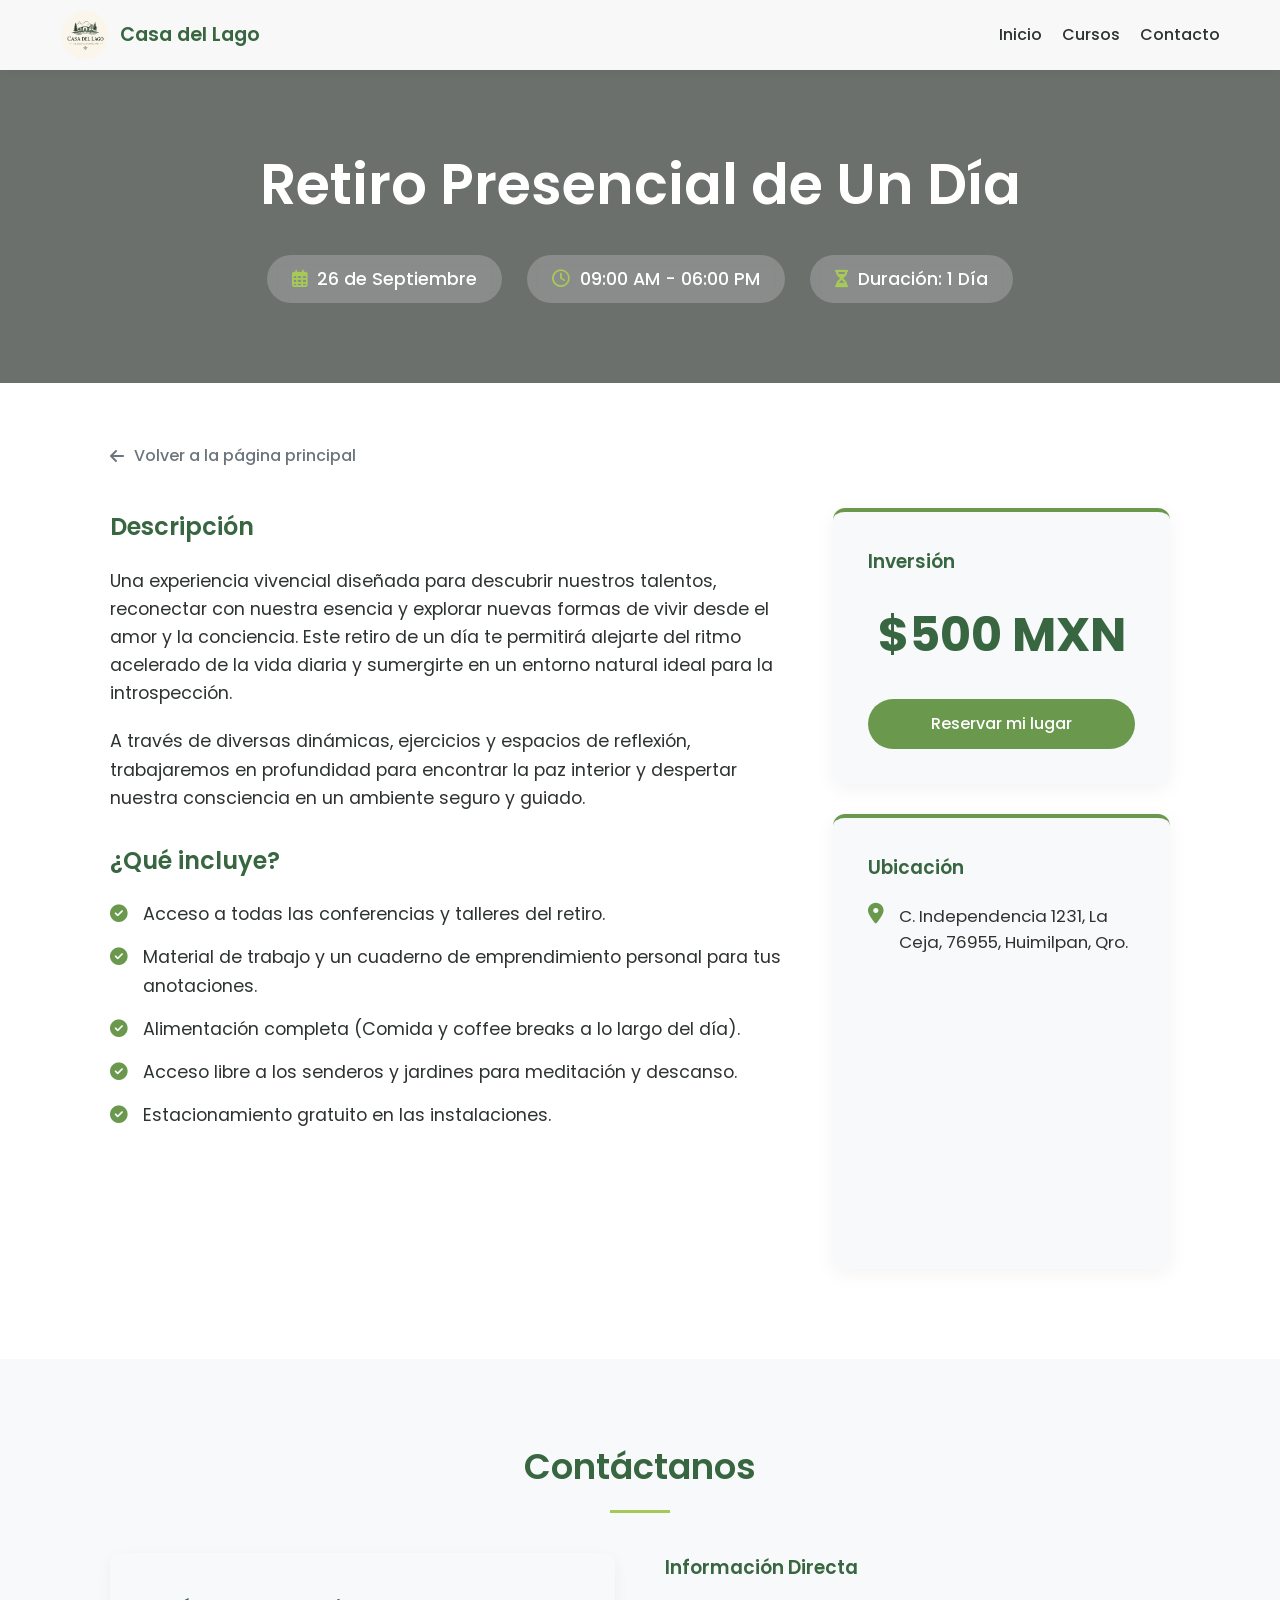
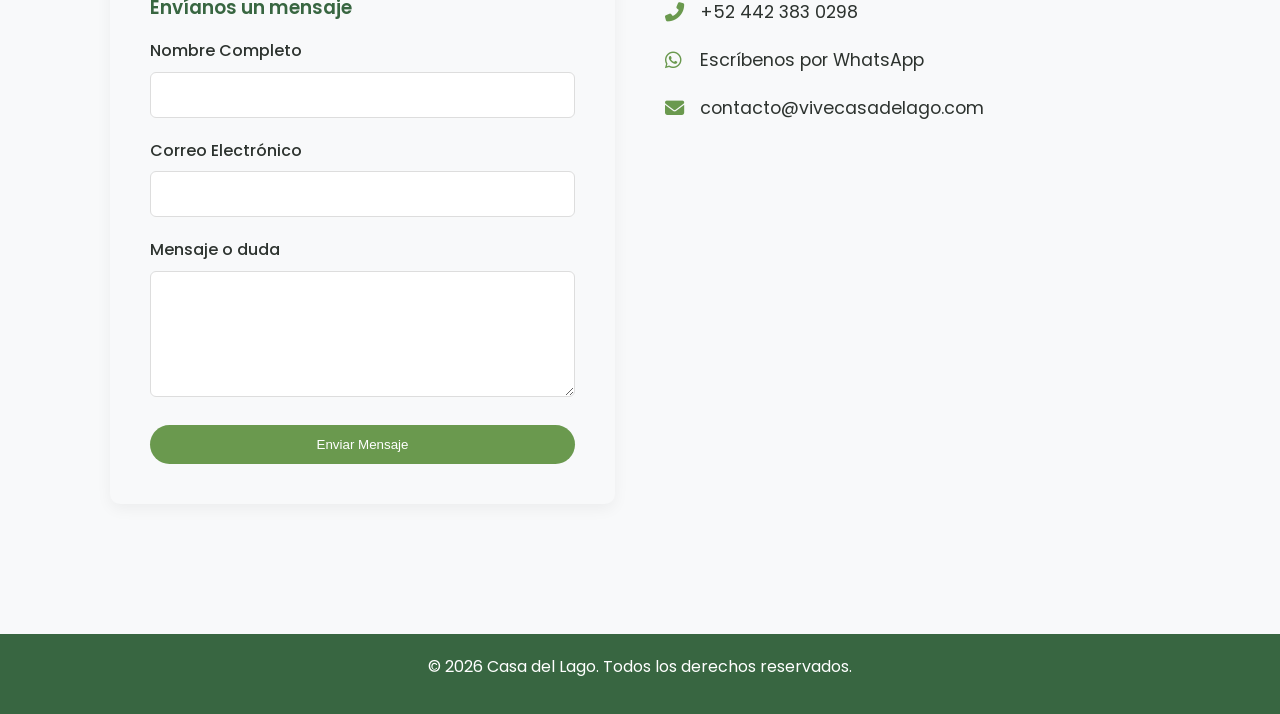
==== curso-detalle.html @ 8279491a "Add files via upload" ====
<!DOCTYPE html>
<html lang="es">
<head>
    <meta charset="UTF-8">
    <meta name="viewport" content="width=device-width, initial-scale=1.0">
    <title>Detalle del Curso | Casa del Lago</title>
    <!-- Google Fonts: Poppins -->
    <link href="https://fonts.googleapis.com/css2?family=Poppins:wght@300;400;500;600;700&display=swap" rel="stylesheet">
    <!-- Font Awesome -->
    <link rel="stylesheet" href="https://cdnjs.cloudflare.com/ajax/libs/font-awesome/6.4.0/css/all.min.css">
    <link rel="stylesheet" href="css/styles.css">
    <style>
        /* Estilos específicos para la vista de detalles del curso */
        .curso-hero {
            padding: 140px 20px 80px;
            /* Imagen de fondo del curso */
            background: linear-gradient(rgba(45, 51, 47, 0.7), rgba(45, 51, 47, 0.7)), url('https://images.unsplash.com/photo-1593811167562-9cef47bfc4d7?ixlib=rb-4.0.3&auto=format&fit=crop&w=1200&q=80') no-repeat center center/cover;
            text-align: center;
            color: var(--bg-pure);
        }
        .curso-hero h1 {
            color: var(--bg-pure);
            font-size: 3.5rem;
            margin-bottom: 20px;
        }
        .curso-badges {
            display: flex;
            justify-content: center;
            gap: 25px;
            flex-wrap: wrap;
            margin-top: 25px;
        }
        .badge {
            background: rgba(255, 255, 255, 0.2);
            backdrop-filter: blur(5px);
            padding: 10px 25px;
            border-radius: 30px;
            font-weight: 500;
            font-size: 1.1rem;
            display: flex;
            align-items: center;
            gap: 10px;
        }
        .badge i {
            color: var(--light-green);
        }
        
        .curso-contenido {
            padding: 60px 0;
        }
        .btn-volver {
            display: inline-flex;
            align-items: center;
            gap: 10px;
            color: var(--text-light);
            font-weight: 500;
            margin-bottom: 40px;
            transition: color 0.3s;
        }
        .btn-volver:hover {
            color: var(--primary-green);
        }
        
        .curso-grid {
            display: grid;
            grid-template-columns: 2fr 1fr;
            gap: 50px;
        }
        .curso-descripcion h2, .curso-incluye h2, .sidebar-card h3 {
            color: var(--primary-green);
            margin-bottom: 20px;
        }
        .curso-descripcion p {
            font-size: 1.1rem;
            margin-bottom: 20px;
        }
        .lista-incluye {
            margin-top: 30px;
        }
        .lista-incluye li {
            margin-bottom: 15px;
            display: flex;
            align-items: flex-start;
            gap: 15px;
            font-size: 1.1rem;
        }
        .lista-incluye i {
            color: var(--secondary-green);
            margin-top: 5px;
        }

        .sidebar-card {
            background: var(--bg-white);
            padding: 35px;
            border-radius: 12px;
            box-shadow: 0 5px 20px rgba(0,0,0,0.05);
            margin-bottom: 30px;
            border-top: 4px solid var(--secondary-green);
        }
        .precio-destacado {
            font-size: 3rem;
            font-weight: 700;
            color: var(--primary-green);
            margin-bottom: 25px;
            text-align: center;
        }
        .ubicacion-texto {
            display: flex;
            gap: 15px;
            margin-bottom: 20px;
            font-size: 1.05rem;
        }
        .ubicacion-texto i {
            color: var(--secondary-green);
            font-size: 1.3rem;
        }
        .mapa-curso iframe {
            width: 100%;
            height: 250px;
            border-radius: 8px;
            border: none;
        }

        @media (max-width: 900px) {
            .curso-grid {
                grid-template-columns: 1fr;
            }
            .curso-hero h1 {
                font-size: 2.5rem;
            }
        }
    </style>
</head>
<body>

    <!-- Navegación -->
    <nav id="navbar" style="box-shadow: 0 2px 10px rgba(0,0,0,0.1);">
        <div class="nav-container">
            <div class="logo">
                <img src="./assets/logo_sf.png" alt="Logo Casa del Lago">
                <span>Casa del Lago</span>
            </div>
            <ul class="nav-links">
                <li><a href="index.html#inicio">Inicio</a></li>
                <li><a href="index.html#calendario">Cursos</a></li>
                <li><a href="#contacto">Contacto</a></li>
            </ul>
            <div class="hamburger">
                <i class="fas fa-bars"></i>
            </div>
        </div>
    </nav>

    <!-- Encabezado del Curso -->
    <header class="curso-hero">
        <div class="container">
            <h1>Retiro Presencial de Un Día</h1>
            
            <div class="curso-badges">
                <div class="badge"><i class="far fa-calendar-alt"></i> 26 de Septiembre</div>
                <div class="badge"><i class="far fa-clock"></i> 09:00 AM - 06:00 PM</div>
                <div class="badge"><i class="fas fa-hourglass-half"></i> Duración: 1 Día</div>
            </div>
        </div>
    </header>

    <!-- Contenido Principal -->
    <section class="curso-contenido">
        <div class="container">
            <!-- Botón para ir atrás -->
            <a href="index.html" class="btn-volver">
                <i class="fas fa-arrow-left"></i> Volver a la página principal
            </a>

            <div class="curso-grid">
                <!-- Columna Izquierda: Detalles del Curso -->
                <div class="curso-detalles">
                    <div class="curso-descripcion">
                        <h2>Descripción</h2>
                        <p>Una experiencia vivencial diseñada para descubrir nuestros talentos, reconectar con nuestra esencia y explorar nuevas formas de vivir desde el amor y la conciencia. Este retiro de un día te permitirá alejarte del ritmo acelerado de la vida diaria y sumergirte en un entorno natural ideal para la introspección.</p>
                        <p>A través de diversas dinámicas, ejercicios y espacios de reflexión, trabajaremos en profundidad para encontrar la paz interior y despertar nuestra consciencia en un ambiente seguro y guiado.</p>
                    </div>

                    <div class="curso-incluye lista-incluye">
                        <h2>¿Qué incluye?</h2>
                        <ul>
                            <li><i class="fas fa-check-circle"></i> Acceso a todas las conferencias y talleres del retiro.</li>
                            <li><i class="fas fa-check-circle"></i> Material de trabajo y un cuaderno de emprendimiento personal para tus anotaciones.</li>
                            <li><i class="fas fa-check-circle"></i> Alimentación completa (Comida y coffee breaks a lo largo del día).</li>
                            <li><i class="fas fa-check-circle"></i> Acceso libre a los senderos y jardines para meditación y descanso.</li>
                            <li><i class="fas fa-check-circle"></i> Estacionamiento gratuito en las instalaciones.</li>
                        </ul>
                    </div>
                </div>

                <!-- Columna Derecha: Sidebar con Costo y Ubicación -->
                <div class="curso-sidebar">
                    <div class="sidebar-card">
                        <h3>Inversión</h3>
                        <div class="precio-destacado">$500 MXN</div>
                        <a href="https://wa.me/524423830298" class="btn-primary btn-block" style="text-align: center;">Reservar mi lugar</a>
                    </div>

                    <div class="sidebar-card">
                        <h3>Ubicación</h3>
                        <div class="ubicacion-texto">
                            <i class="fas fa-map-marker-alt"></i>
                            <span>C. Independencia 1231, La Ceja, 76955, Huimilpan, Qro.</span>
                        </div>
                        <div class="mapa-curso">
                            <iframe src="https://www.google.com/maps/embed?pb=!1m17!1m12!1m3!1d3739.834804697147!2d-100.27777492476069!3d20.389699981104616!2m3!1f0!2f0!3f0!3m2!1i1024!2i768!4f13.1!3m2!1m1!2zMjDCsDIzJzIyLjkiTiAxMDDCsDE2JzMwLjciVw!5e0!3m2!1ses-419!2smx!4v1786908043036!5m2!1ses-419!2smx" allowfullscreen="" loading="lazy" referrerpolicy="no-referrer-when-downgrade"></iframe>
                        </div>
                    </div>
                </div>
            </div>
        </div>
    </section>

    <!-- Sección Contacto (Idéntica a index.html) -->
    <section id="contacto" class="section bg-light">
        <div class="container">
            <h2 class="section-title">Contáctanos</h2>
            <div class="contacto-grid">
                
                <div class="contacto-form">
                    <h3>Envíanos un mensaje</h3>
                    <form action="https://formspree.io/f/mljepojd" method="POST">
                        <div class="form-group">
                            <label for="nombre">Nombre Completo</label>
                            <input type="text" id="nombre" name="nombre" required>
                        </div>
                        <div class="form-group">
                            <label for="email">Correo Electrónico</label>
                            <input type="email" id="email" name="email" required>
                        </div>
                        <div class="form-group">
                            <label for="mensaje">Mensaje o duda</label>
                            <textarea id="mensaje" name="mensaje" rows="5" required></textarea>
                        </div>
                        <button type="submit" class="btn-primary btn-block">Enviar Mensaje</button>
                    </form>
                </div>

                <div class="contacto-info">
                    <h3>Información Directa</h3>
                    <ul class="info-list">
                        <li><i class="fas fa-phone-alt"></i><span>+52 442 383 0298</span></li>
                        <li><i class="fab fa-whatsapp"></i><a href="https://wa.me/524423830298" target="_blank">Escríbenos por WhatsApp</a></li>
                        <li><i class="fas fa-envelope"></i><a href="mailto:contacto@vivecasadelago.com">contacto@vivecasadelago.com</a></li>
                    </ul>
                </div>
            </div>
        </div>
    </section>

    <footer>
        <div class="container">
            <p>&copy; 2026 Casa del Lago. Todos los derechos reservados.</p>
        </div>
    </footer>

    <script src="js/script.js"></script>
</body>
</html>
---- css/styles.css ----
/* Variables */
:root {
    --primary-green: #386641;
    --secondary-green: #6a994e;
    --light-green: #a7c957;
    --bg-white: #f8f9fa;
    --bg-pure: #ffffff;
    --text-dark: #2d332f;
    --text-light: #6c757d;
    --font-main: 'Poppins', sans-serif;
}

* { margin: 0; padding: 0; box-sizing: border-box; }
body { font-family: var(--font-main); color: var(--text-dark); background-color: var(--bg-pure); line-height: 1.6; }
a { text-decoration: none; color: inherit; }
ul { list-style: none; }
h1, h2, h3, h4 { font-weight: 600; color: var(--primary-green); margin-bottom: 15px; }
p { margin-bottom: 15px; }

/* Botones */
.btn-primary { display: inline-block; background-color: var(--secondary-green); color: var(--bg-pure); padding: 12px 30px; border-radius: 30px; font-weight: 500; transition: background 0.3s ease, transform 0.2s ease; border: none; cursor: pointer; }
.btn-primary:hover { background-color: var(--primary-green); transform: translateY(-2px); color: white; }
.btn-outline { display: inline-block; border: 2px solid var(--secondary-green); color: var(--secondary-green); padding: 8px 20px; border-radius: 30px; font-weight: 500; transition: all 0.3s ease; }
.btn-outline:hover { background-color: var(--secondary-green); color: var(--bg-pure); }
.btn-block { display: block; width: 100%; }

/* Layouts */
.container { max-width: 1100px; margin: 0 auto; padding: 0 20px; }
.section { padding: 80px 0; }
.bg-light { background-color: var(--bg-white); }
.section-title { text-align: center; font-size: 2.2rem; margin-bottom: 40px; position: relative; }
.section-title::after { content: ''; display: block; width: 60px; height: 3px; background-color: var(--light-green); margin: 15px auto 0; }
.section-subtitle { text-align: center; margin-top: -20px; margin-bottom: 40px; color: var(--text-light); }

/* Navbar */
#navbar { position: fixed; top: 0; width: 100%; background-color: rgba(255, 255, 255, 0.95); box-shadow: 0 2px 10px rgba(0,0,0,0.05); z-index: 1000; transition: all 0.3s ease; }
.nav-container { display: flex; justify-content: space-between; align-items: center; padding: 10px 20px; max-width: 1200px; margin: 0 auto; }
.logo { display: flex; align-items: center; gap: 10px; }
.logo img { width: 50px; height: 50px; border-radius: 8px; object-fit: cover; }
.logo span { font-size: 1.2rem; font-weight: 600; color: var(--primary-green); }
.nav-links { display: flex; gap: 20px; }
.nav-links li a { font-weight: 500; transition: color 0.3s ease; }
.nav-links li a:hover { color: var(--secondary-green); }
.hamburger { display: none; font-size: 1.5rem; cursor: pointer; color: var(--primary-green); }

/* Hero */
.hero-section { background: linear-gradient(rgba(45, 51, 47, 0.6), rgba(45, 51, 47, 0.6)), url('../assets/portada1.png') no-repeat center center/cover; height: 100vh; display: flex; align-items: center; text-align: center; color: var(--bg-pure); }
.hero-content { max-width: 800px; margin: 0 auto; padding: 0 20px; }
.hero-content h1 { font-size: 3.5rem; color: var(--bg-pure); margin-bottom: 20px; }
.hero-content p { font-size: 1.2rem; margin-bottom: 30px; }

/* Nosotros */
.grid-3 { display: grid; grid-template-columns: repeat(auto-fit, minmax(300px, 1fr)); gap: 30px; }
.card { background: var(--bg-pure); padding: 30px; border-radius: 10px; box-shadow: 0 5px 15px rgba(0,0,0,0.05); text-align: center; border-bottom: 4px solid var(--secondary-green); transition: transform 0.3s ease; }
.card:hover { transform: translateY(-10px); }
.card-icon { font-size: 2.5rem; color: var(--light-green); margin-bottom: 20px; }
.valores-list { text-align: left; margin-top: 15px; }
.valores-list li { margin-bottom: 10px; }
.valores-list i { color: var(--secondary-green); margin-right: 10px; }

/* Fundador */
.fundador-content { display: flex; align-items: center; gap: 50px; }
.fundador-img { flex: 1; }
.fundador-img img { width: 100%; border-radius: 10px; box-shadow: 0 10px 20px rgba(0,0,0,0.1); }
.fundador-texto { flex: 1; }
.libros-section { margin-top: 30px; background: var(--bg-pure); padding: 20px; border-radius: 8px; border-left: 4px solid var(--secondary-green); }
.libros-list li { margin-bottom: 12px; display: flex; align-items: flex-start; gap: 10px; }
.libros-list i { color: var(--light-green); margin-top: 4px; }

/* Estado normal del enlace */
.enlace-libro {
  color: #333333; /* El color normal de tu texto (cámbialo según tu diseño) */
  text-decoration: none; /* Quita el subrayado por defecto si lo deseas */
  display: inline-block; /* Necesario para que el cambio de tamaño funcione correctamente */
  transition: all 0.3s ease; /* Hace que el cambio de color y tamaño sea suave (0.3 segundos) */
}

/* Estado cuando el cursor pasa por encima (hover) */
.enlace-libro:hover {
  color: #007BFF; /* Cambia al color que desees (ej. un azul clásico de enlace) */
  transform: scale(1.05); /* Aumenta el tamaño un 5%. Es mejor que usar font-size para evitar que el texto "salte" */
}

/* Opcional: Para darle estilo también al icono del libro en hover */
.enlace-libro:hover i {
  color: #ff9900; /* Cambia el color del icono (ej. color naranja de Amazon) */
}

/* Galería (NUEVO) */
.galeria-grid { display: grid; grid-template-columns: repeat(auto-fit, minmax(300px, 1fr)); gap: 20px; }
.galeria-img { width: 100%; height: 250px; object-fit: cover; border-radius: 10px; transition: transform 0.4s ease, box-shadow 0.4s ease; cursor: pointer; }
.galeria-img:hover { transform: scale(1.03); box-shadow: 0 15px 30px rgba(0,0,0,0.15); }

/* Calendario / Cursos (ACTUALIZADO) */
.calendario-lista { max-width: 900px; margin: 0 auto; }
.curso-item { display: flex; align-items: center; background: var(--bg-pure); margin-bottom: 25px; padding: 20px; border-radius: 10px; box-shadow: 0 3px 10px rgba(0,0,0,0.05); transition: transform 0.2s ease, box-shadow 0.2s ease; }
.curso-item:hover { transform: translateY(-5px); box-shadow: 0 8px 20px rgba(0,0,0,0.1); }

.curso-img { flex: 0 0 180px; height: 140px; margin-right: 25px; border-radius: 8px; overflow: hidden; }
.curso-img img { width: 100%; height: 100%; object-fit: cover; transition: transform 0.5s ease; }
.curso-item:hover .curso-img img { transform: scale(1.1); }

.curso-fecha { flex: 0 0 80px; text-align: center; background: var(--primary-green); color: var(--bg-pure); padding: 15px 10px; border-radius: 8px; margin-right: 20px; }
.curso-fecha .dia { display: block; font-size: 1.8rem; font-weight: 700; line-height: 1; }
.curso-fecha .mes { font-size: 0.9rem; text-transform: uppercase; letter-spacing: 1px; }

.curso-info { flex: 1; }
.curso-info h3 { margin-bottom: 5px; font-size: 1.3rem; }
.curso-info p { margin-bottom: 0; color: var(--text-light); }

.curso-accion { flex: 0 0 120px; text-align: right; margin-left: 20px; }

/* Contacto */
.contacto-grid { display: grid; grid-template-columns: 1fr 1fr; gap: 50px; margin-bottom: 50px; }
.contacto-form { background: var(--bg-white); padding: 40px; border-radius: 10px; box-shadow: 0 5px 15px rgba(0,0,0,0.05); }
.form-group { margin-bottom: 20px; }
.form-group label { display: block; margin-bottom: 8px; font-weight: 500; }
.form-group input, .form-group textarea { width: 100%; padding: 12px; border: 1px solid #ddd; border-radius: 6px; font-family: var(--font-main); }
.form-group input:focus, .form-group textarea:focus { outline: none; border-color: var(--secondary-green); }
.info-list li { display: flex; align-items: center; gap: 15px; margin-bottom: 20px; font-size: 1.1rem; }
.info-list i { color: var(--secondary-green); font-size: 1.2rem; width: 20px; }
.info-list a:hover { color: var(--primary-green); text-decoration: underline; }
.mapa-container { margin-top: 30px; border-radius: 10px; overflow: hidden; }

/* =========================================
   SECCIÓN MEDIA / PODCAST
   ========================================= */
.media-grid {
    display: grid;
    grid-template-columns: repeat(auto-fit, minmax(320px, 1fr));
    gap: 40px;
    margin-top: 30px;
}

.media-card {
    background: var(--bg-pure);
    padding: 30px;
    border-radius: 12px;
    box-shadow: 0 5px 20px rgba(0,0,0,0.05);
    border-top: 4px solid var(--secondary-green);
    transition: transform 0.3s ease;
}

.media-card:hover {
    transform: translateY(-5px);
}

.media-card h3 {
    display: flex;
    align-items: center;
    gap: 10px;
    font-size: 1.4rem;
    color: var(--text-dark);
}

.media-card p {
    color: var(--text-light);
    margin-bottom: 20px;
    font-size: 0.95rem;
}

/* Contenedores responsivos para los iframes */
.iframe-container {
    position: relative;
    width: 100%;
    border-radius: 12px;
    overflow: hidden;
}

/* Mantener proporción 16:9 para YouTube */
.video-container {
    padding-bottom: 56.25%; 
    height: 0;
}

.video-container iframe {
    position: absolute;
    top: 0;
    left: 0;
    width: 100%;
    height: 100%;
    border-radius: 8px;
}

/* Spotify tiene una altura fija definida en su propio iframe, 
   así que solo aseguramos que tome el ancho completo */
.spotify-container iframe {
    width: 100%;
}


/* --- REDES SOCIALES DESTACADAS (NUEVA SECCIÓN) --- */
.redes-destacadas {
    background: var(--bg-white);
    padding: 40px;
    border-radius: 12px;
    text-align: center;
    box-shadow: 0 5px 15px rgba(0,0,0,0.03);
    border-top: 4px solid var(--primary-green);
}

.redes-destacadas h3 {
    margin-bottom: 10px;
    font-size: 1.8rem;
}

.redes-destacadas p {
    color: var(--text-light);
    margin-bottom: 30px;
    max-width: 600px;
    margin-left: auto;
    margin-right: auto;
}

.redes-iconos-grandes {
    display: flex;
    justify-content: center;
    flex-wrap: wrap;
    gap: 20px;
}

.red-btn {
    display: flex;
    align-items: center;
    gap: 10px;
    padding: 12px 25px;
    border-radius: 50px;
    font-weight: 500;
    font-size: 1.1rem;
    color: var(--text-dark);
    background: var(--bg-pure);
    box-shadow: 0 4px 10px rgba(0,0,0,0.08);
    transition: all 0.3s ease;
    border: 1px solid #eee;
}

.red-btn i {
    font-size: 1.4rem;
}

/* Colores de marca en hover */
.red-btn.instagram:hover {
    background: #E1306C;
    color: white;
    border-color: #E1306C;
}

.red-btn.facebook:hover {
    background: #1877F2;
    color: white;
    border-color: #1877F2;
}

.red-btn.whatsapp:hover {
    background: #25D366;
    color: white;
    border-color: #25D366;
}

.red-btn.tiktok:hover {
    background: #000000;
    color: white;
    border-color: #000000;
}

.red-btn.youtube:hover {
    background: #FF0000;
    color: white;
    border-color: #FF0000;
}

.red-btn.spotify:hover {
    background: #1DB954;
    color: white;
    border-color: #1DB954;
}

/* Footer */
footer { background: var(--primary-green); color: var(--bg-pure); text-align: center; padding: 20px 0; }

/* Responsive */
@media (max-width: 900px) {
    .fundador-content { flex-direction: column; }
    .contacto-grid { grid-template-columns: 1fr; }
}

@media (max-width: 768px) {
    .nav-links { display: none; flex-direction: column; position: absolute; top: 70px; left: 0; width: 100%; background: var(--bg-pure); box-shadow: 0 5px 10px rgba(0,0,0,0.1); padding: 20px 0; text-align: center; }
    .nav-links.active { display: flex; }
    .hamburger { display: block; }
    .hero-content h1 { font-size: 2.5rem; }
    
    .curso-item { flex-direction: column; text-align: center; }
    .curso-img { margin-right: 0; margin-bottom: 15px; width: 100%; flex: auto; height: 200px; }
    .curso-fecha { margin-right: 0; margin-bottom: 15px; width: 100px; }
    .curso-accion { margin-left: 0; margin-top: 15px; text-align: center; }
}
/* =========================================
   CARRUSEL DE GALERÍA
   ========================================= */

.galeria-carrusel {
    position: relative;
    width: 100%;
    margin-top: 35px;
}

.galeria-ventana {
    width: 100%;
    overflow: hidden;
}

.galeria-track {
    display: flex;
    transition: transform 0.5s ease;
}

.galeria-pagina {
    min-width: 100%;
    display: grid;
    grid-template-columns: repeat(3, 1fr);
    gap: 20px;
}

/* Fotos */

.galeria-pagina .galeria-img {
    width: 100%;
    height: 250px;
    object-fit: cover;
    border-radius: 12px;
    display: block;
    transition: transform 0.3s ease;
}

.galeria-pagina .galeria-img:hover {
    transform: scale(1.02);
}

/* Flechas */

.galeria-flecha {
    position: absolute;
    top: 50%;
    transform: translateY(-50%);
    width: 45px;
    height: 45px;
    border: none;
    border-radius: 50%;
    background: rgba(49, 93, 59, 0.9);
    color: white;
    cursor: pointer;
    z-index: 10;

    display: flex;
    align-items: center;
    justify-content: center;

    font-size: 16px;
    transition: 0.3s;
}

.galeria-flecha:hover {
    background: #6b9f4e;
    transform: translateY(-50%) scale(1.08);
}

.galeria-flecha.izquierda {
    left: -22px;
}

.galeria-flecha.derecha {
    right: -22px;
}

.galeria-flecha:disabled {
    opacity: 0.3;
    cursor: default;
}

/* Celular */

@media (max-width: 768px) {

    .galeria-pagina {
        grid-template-columns: repeat(2, 1fr);
        gap: 12px;
    }

    .galeria-pagina .galeria-img {
        height: 180px;
    }

    .galeria-flecha.izquierda {
        left: 5px;
    }

    .galeria-flecha.derecha {
        right: 5px;
    }
}
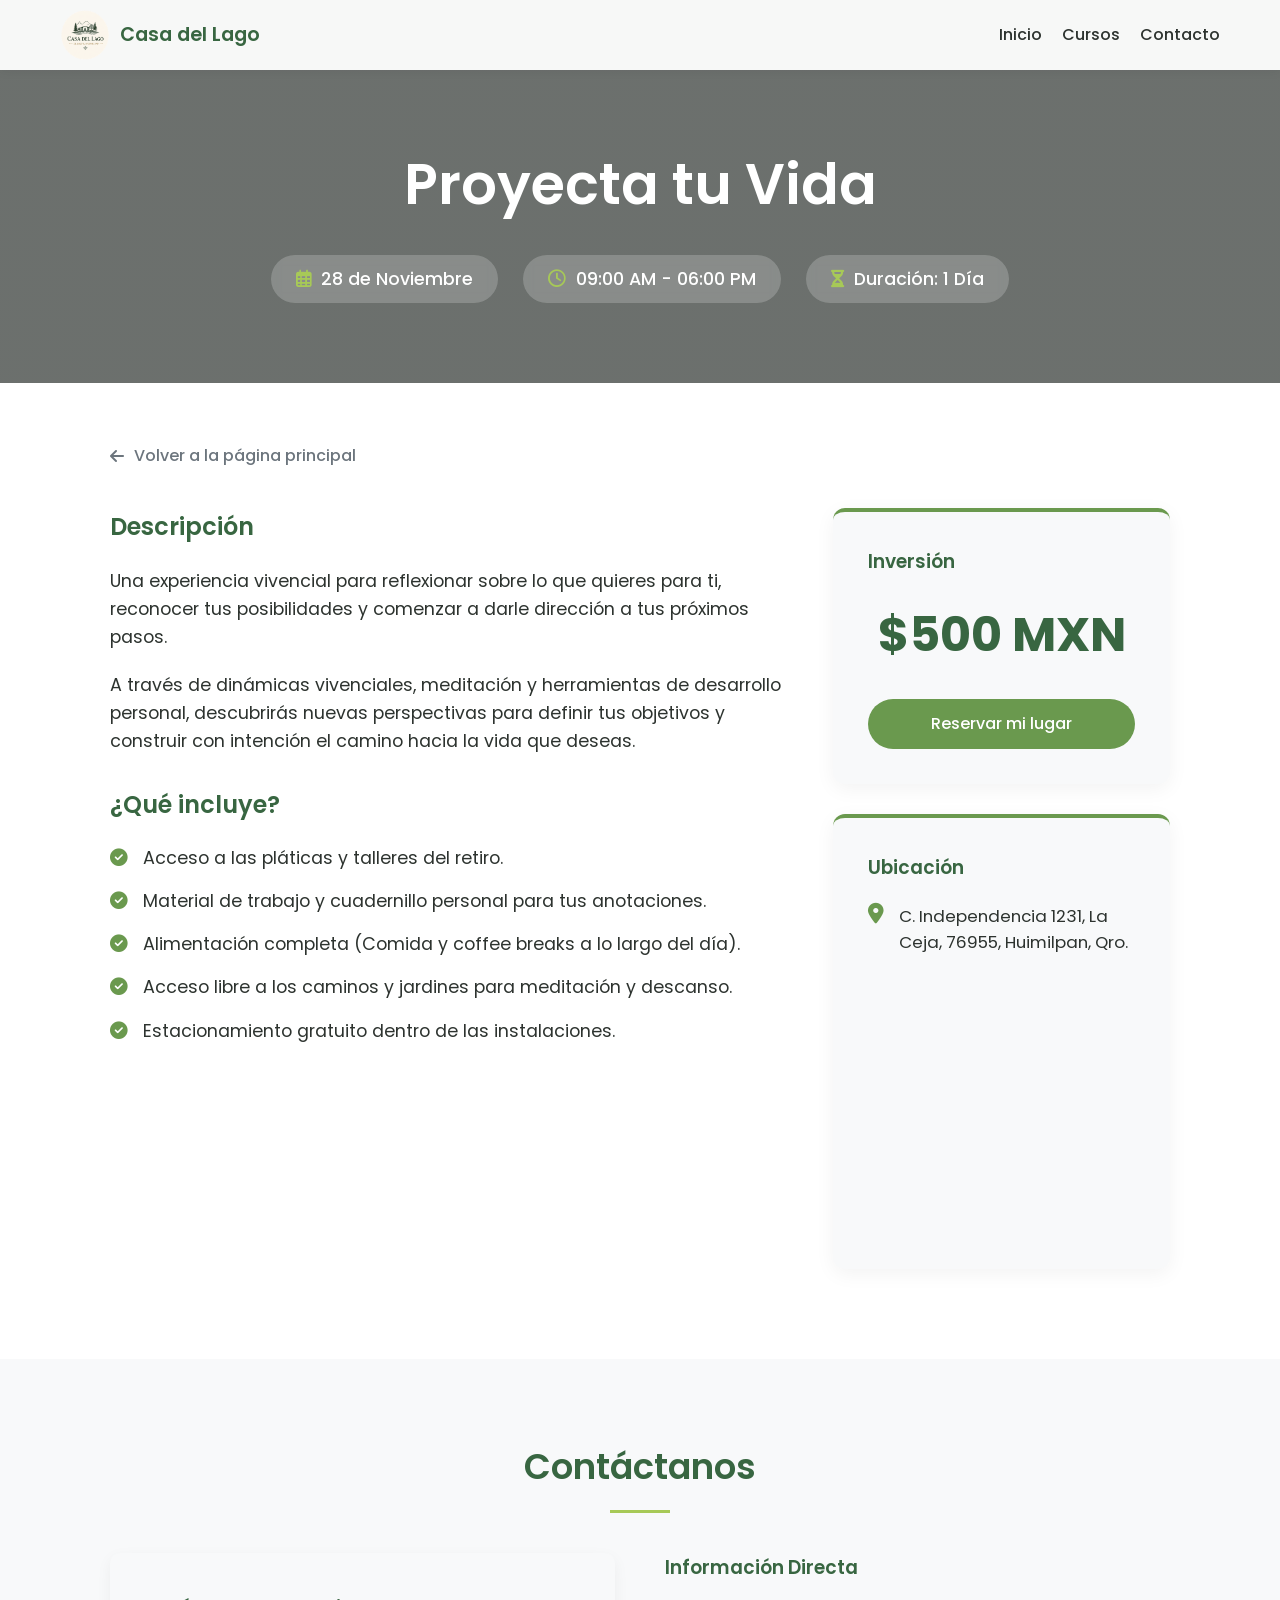
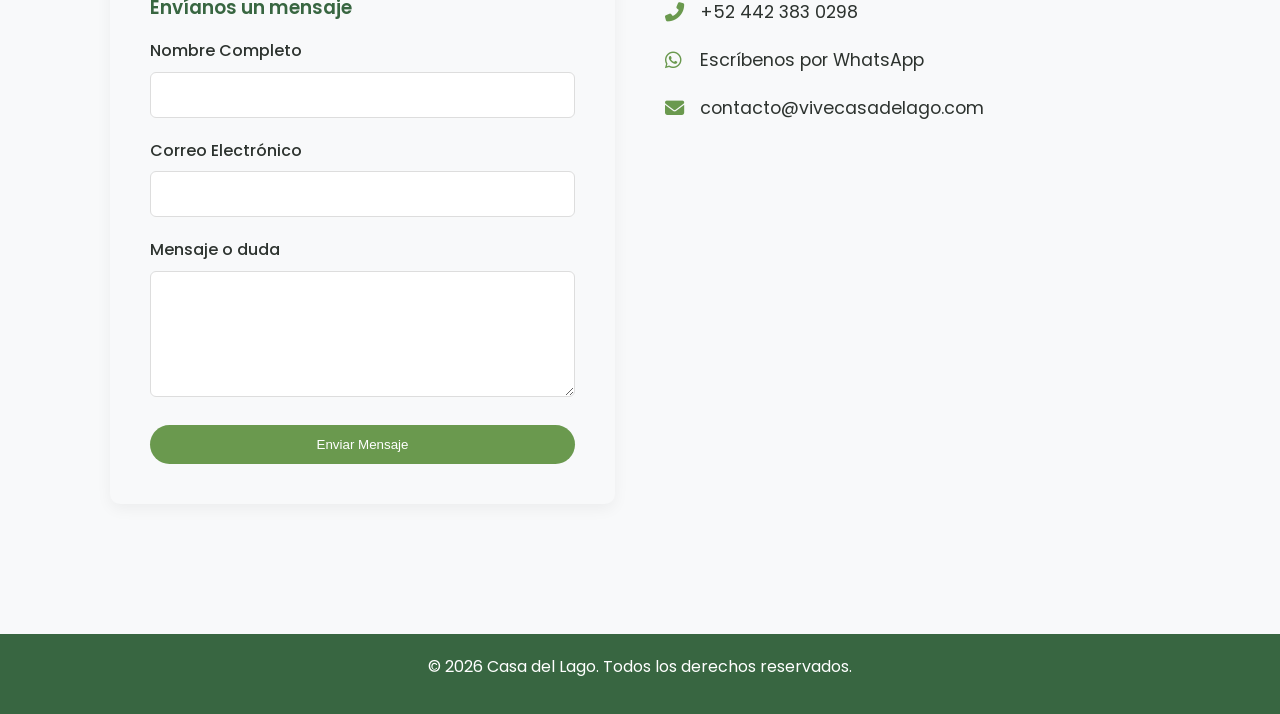
==== commit 71cb4f2b: "Add files via upload" ====
--- a/curso-detalle.html
+++ b/curso-detalle.html
@@ -154,10 +154,10 @@
     <!-- Encabezado del Curso -->
     <header class="curso-hero">
         <div class="container">
-            <h1>Retiro Presencial de Un Día</h1>
+            <h1>Proyecta tu Vida</h1>
             
             <div class="curso-badges">
-                <div class="badge"><i class="far fa-calendar-alt"></i> 26 de Septiembre</div>
+                <div class="badge"><i class="far fa-calendar-alt"></i> 28 de Noviembre</div>
                 <div class="badge"><i class="far fa-clock"></i> 09:00 AM - 06:00 PM</div>
                 <div class="badge"><i class="fas fa-hourglass-half"></i> Duración: 1 Día</div>
             </div>
@@ -177,18 +177,18 @@
                 <div class="curso-detalles">
                     <div class="curso-descripcion">
                         <h2>Descripción</h2>
-                        <p>Una experiencia vivencial diseñada para descubrir nuestros talentos, reconectar con nuestra esencia y explorar nuevas formas de vivir desde el amor y la conciencia. Este retiro de un día te permitirá alejarte del ritmo acelerado de la vida diaria y sumergirte en un entorno natural ideal para la introspección.</p>
-                        <p>A través de diversas dinámicas, ejercicios y espacios de reflexión, trabajaremos en profundidad para encontrar la paz interior y despertar nuestra consciencia en un ambiente seguro y guiado.</p>
+                        <p>Una experiencia vivencial para reflexionar sobre lo que quieres para ti, reconocer tus posibilidades y comenzar a darle dirección a tus próximos pasos.</p>
+                        <p>A través de dinámicas vivenciales, meditación y herramientas de desarrollo personal, descubrirás nuevas perspectivas para definir tus objetivos y construir con intención el camino hacia la vida que deseas.</p>
                     </div>
 
                     <div class="curso-incluye lista-incluye">
                         <h2>¿Qué incluye?</h2>
                         <ul>
-                            <li><i class="fas fa-check-circle"></i> Acceso a todas las conferencias y talleres del retiro.</li>
-                            <li><i class="fas fa-check-circle"></i> Material de trabajo y un cuaderno de emprendimiento personal para tus anotaciones.</li>
+                            <li><i class="fas fa-check-circle"></i> Acceso a las pláticas y talleres del retiro.</li>
+                            <li><i class="fas fa-check-circle"></i> Material de trabajo y cuadernillo personal para tus anotaciones.</li>
                             <li><i class="fas fa-check-circle"></i> Alimentación completa (Comida y coffee breaks a lo largo del día).</li>
-                            <li><i class="fas fa-check-circle"></i> Acceso libre a los senderos y jardines para meditación y descanso.</li>
-                            <li><i class="fas fa-check-circle"></i> Estacionamiento gratuito en las instalaciones.</li>
+                            <li><i class="fas fa-check-circle"></i> Acceso libre a los caminos y jardines para meditación y descanso.</li>
+                            <li><i class="fas fa-check-circle"></i> Estacionamiento gratuito dentro de las instalaciones.</li>
                         </ul>
                     </div>
                 </div>
